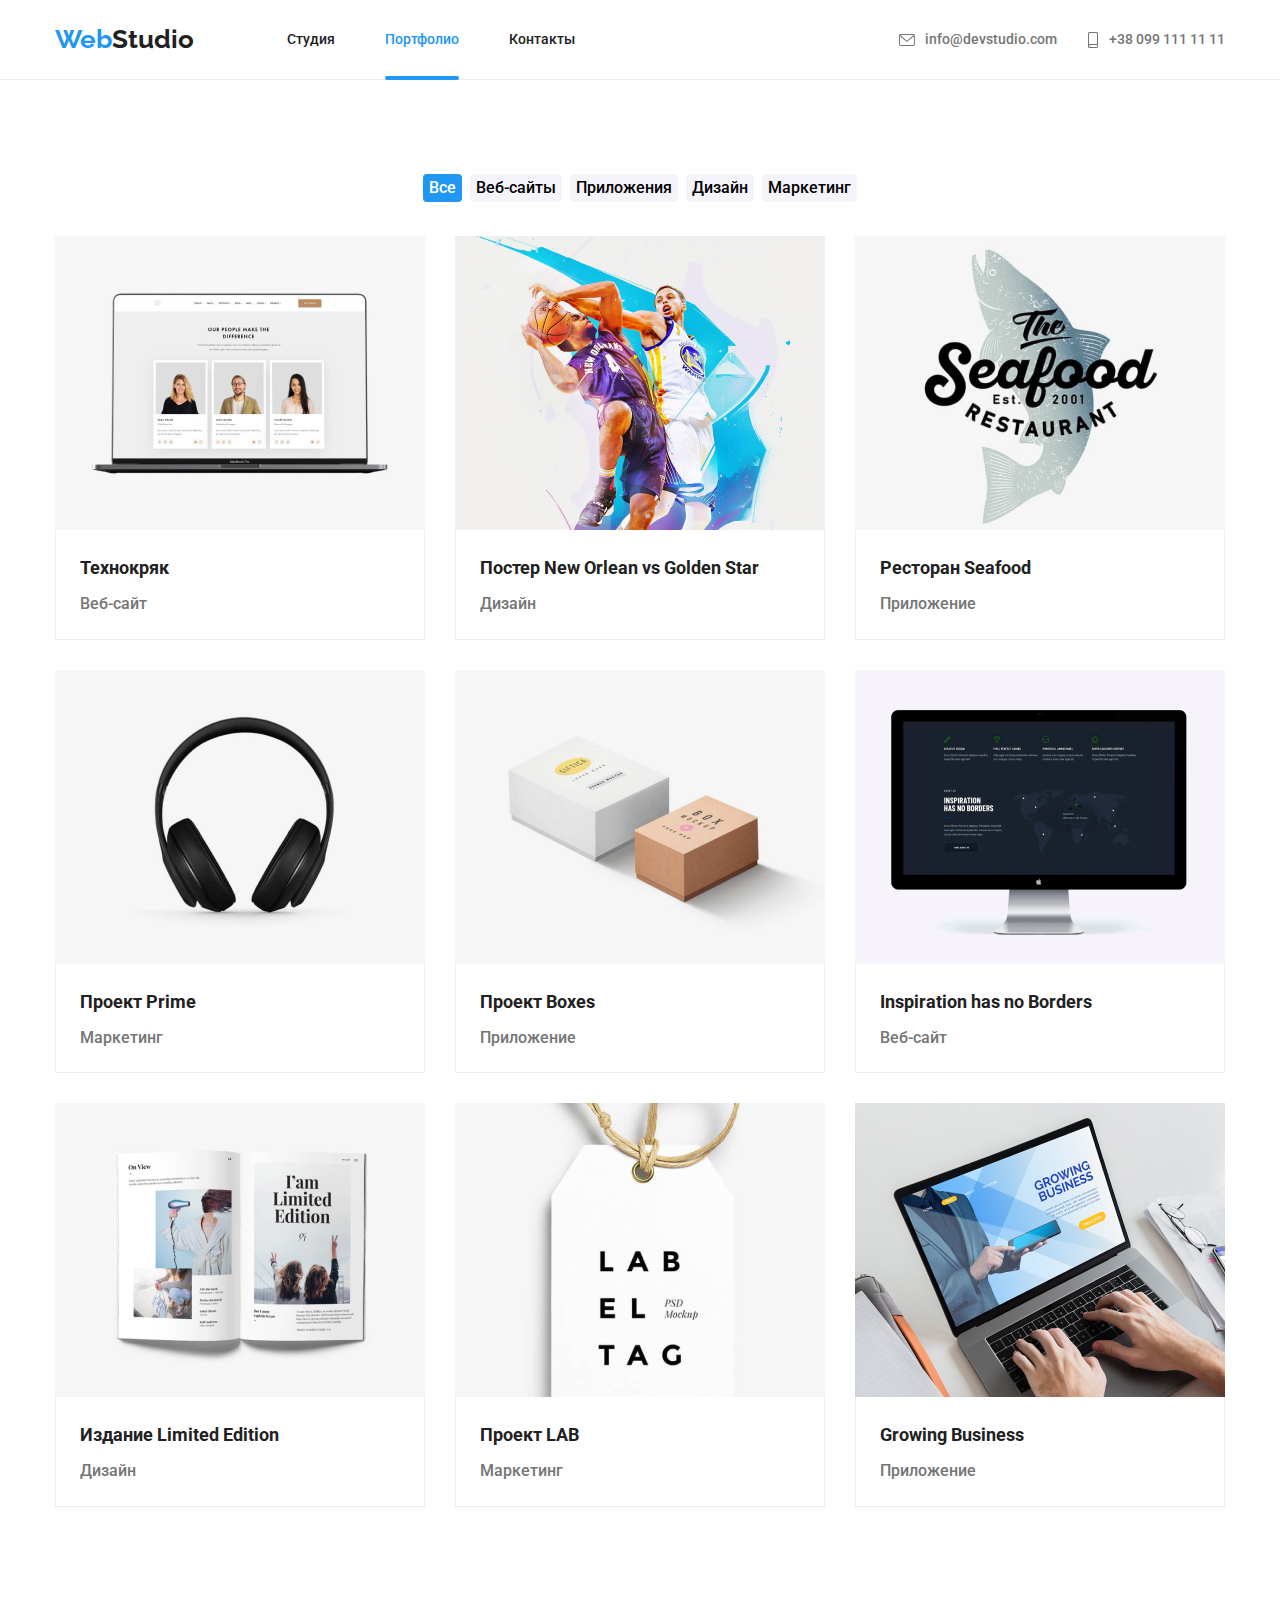
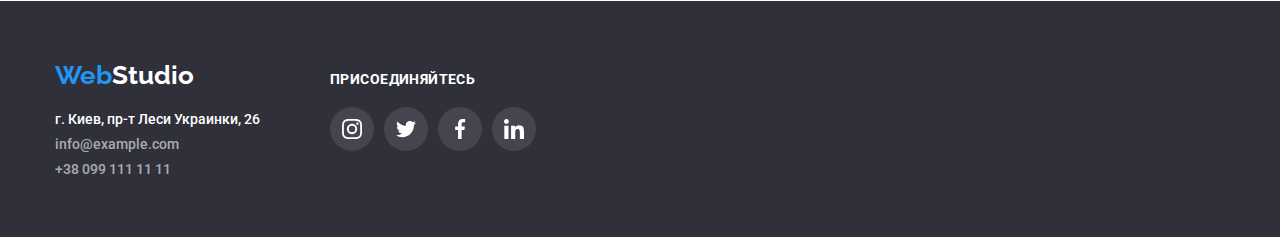
==== portfolio.html @ 9404400c "hw5" ====
<!DOCTYPE html>
<html lang="ru" lang="en">
    
    <head>
        <title>Portfolio</title>
        <meta charset="utf-8">
        <link rel="preconnect" href="https://fonts.googleapis.com">
        <link rel="preconnect" href="https://fonts.gstatic.com" crossorigin>
        <link href="https://fonts.googleapis.com/css2?family=Raleway:wght@700&family=Roboto:wght@400;500;700;900&display=swap"
            rel="stylesheet">
        <link rel="stylesheet" href="https://cdnjs.cloudflare.com/ajax/libs/modern-normalize/1.1.0/modern-normalize.min.css">
        <link rel="stylesheet" href="./css/styles.css">
    </head>
<body>
<header class="header">
    <div class="container header-container">
        <nav class="main-nav">
            <a href="index.html" class="header-logo"><span class="color-text">Web</span>Studio</a>
            <ul class="list-header">
                <li class="item"><a href="./index.html" class="link">Студия</a></li>
                <li class="item"><a href="./portfolio.html" class="link-active">Портфолио</a></li>
                <li class="item"><a href="" class="link">Контакты</a></li>
            </ul>
        </nav>
        <ul class="header-contacts">

            <li class="item">
                <a href="mailto:info@devstudio.com" class="contacts"><svg class="mail">
                        <use href="./images/symbol-defs.svg#icon-envelope"></use>
                    </svg>info@devstudio.com</a>
            </li>

            <li class="item">
                <a href="tel:+380991111111" class="contacts">
                    <svg class="phone">
                        <use href="./images/symbol-defs.svg#icon-smartphone"></use>
                    </svg>+38 099 111 11 11</a>
            </li>
        </ul>

    </div>
</header>
<main>
    <section class="main-portfolio">
    <div class="container">    
    
        <ul class="filter">
            <li><button type="button" class="filter-btn-active">Все</button></li>
            <li><button type="button" class="filter-btn">Веб-сайты</button></li>
            <li><button type="button" class="filter-btn">Приложения</button></li>
            <li><button type="button" class="filter-btn">Дизайн</button></li>
            <li><button type="button" class="filter-btn">Маркетинг</button></li>
        </ul>
    
        <ul class="product-card">
            <li>
                <div class="card-img">
                <img src="./images/img1.jpg" width="370" alt="Ноутбук">
                <div  class="card-overlay">
                <p>Технокряк это современная площадка распространения коронавируса. Компании используют эту
                    платформу для цифрового
                    шпионажа и атак на защищённые сервера конкурентов.</p>
                </div>
                </div>
                <div class="product-card-title">
                <h3>Технокряк</h3>
                <p>Веб-сайт</p>
                </div>
            </li>
            <li>
                <div class="card-img">
                <img src="./images/img2.jpg" width="370" alt="Баскетболисты">
                <div class="card-overlay">
                    <p>Технокряк это современная площадка распространения коронавируса. Компании используют эту
                        платформу для цифрового
                        шпионажа и атак на защищённые сервера конкурентов.</p>
                </div>
                </div>
                <div class="product-card-title">
                <h3>Постер New Orlean vs Golden Star</h3>
                <p>Дизайн</p></div>

            </li>
            <li><div class="card-img">
                <img src="./images/img3.jpg" width="370" alt="Рибный ресторан">
                <div class="card-overlay">
                    <p>Технокряк это современная площадка распространения коронавируса. Компании используют эту
                        платформу для цифрового
                        шпионажа и атак на защищённые сервера конкурентов.</p>
                </div>
                </div>
                <div class="product-card-title">
                <h3>Ресторан Seafood</h3>
                <p>Приложение</p></div>

            </li>
            <li><div class="card-img">
                <img src="./images/img4.jpg" width="370" alt="Наушники">
                <div class="card-overlay">
                    <p>Технокряк это современная площадка распространения коронавируса. Компании используют эту
                        платформу для цифрового
                        шпионажа и атак на защищённые сервера конкурентов.</p>
                </div>
                </div>
                <div class="product-card-title">
                <h3>Проект Prime</h3>
                <p>Маркетинг</p></div>

            </li>
            <li><div class="card-img">
                <img src="./images/img5.jpg" width="370" alt="Коробки">
                <div class="card-overlay">
                    <p>Технокряк это современная площадка распространения коронавируса. Компании используют эту
                        платформу для цифрового
                        шпионажа и атак на защищённые сервера конкурентов.</p>
                </div>
                </div>
                <div class="product-card-title">
                <h3>Проект Boxes</h3>
                <p>Приложение</p></div>

            </li>
            <li><div class="card-img">
                <img src="./images/img6.jpg" width="370" alt="Монитор Макбук">
                <div class="card-overlay">
                    <p>Технокряк это современная площадка распространения коронавируса. Компании используют эту
                        платформу для цифрового
                        шпионажа и атак на защищённые сервера конкурентов.</p>
                </div>
                </div>
                <div class="product-card-title">
                <h3>Inspiration has no Borders</h3>
                <p>Веб-сайт</p></div>

            </li>
            <li><div class="card-img">
                <img src="./images/img7.jpg" width="370" alt="Журнал">
                <div class="card-overlay">
                    <p>Технокряк это современная площадка распространения коронавируса. Компании используют эту
                        платформу для цифрового
                        шпионажа и атак на защищённые сервера конкурентов.</p>
                </div>
                </div>
                <div class="product-card-title">
                <h3>Издание Limited Edition</h3>
                <p>Дизайн</p></div>

            </li>
            <li><div class="card-img">
                <img src="./images/img8.jpg" width="370" alt="Бирка">
                <div class="card-overlay">
                    <p>Технокряк это современная площадка распространения коронавируса. Компании используют эту
                        платформу для цифрового
                        шпионажа и атак на защищённые сервера конкурентов.</p>
                </div>
                </div>
                <div class="product-card-title">
                <h3>Проект LAB</h3>
                <p>Маркетинг</p></div>

            </li>
            <li><div class="card-img">
                <img src="./images/img9.jpg" width="370" alt="Поиск на ноутбуке">
                <div class="card-overlay">
                    <p>Технокряк это современная площадка распространения коронавируса. Компании используют эту
                        платформу для цифрового
                        шпионажа и атак на защищённые сервера конкурентов.</p>
                </div>
                </div>
                <div class="product-card-title">
                <h3>Growing Business</h3>
                <p>Приложение</p></div>

            </li>
        </ul>
    </div>
    </section>
</main>
    <footer class="footer">
        <div class="container">
            <div class="footer-column">
                <a href="" class="footer-logo"><span class="color-text">Web</span>Studio</a>
                <address class="address">г. Киев, пр-т Леси Украинки, 26</address>
                <ul class="list-footer">
                    <li><a href="mailto:info@example.com" class="contacts-footer">info@example.com</a></li>
                    <li><a href="tel:+380991111111" class="contacts-footer">+38 099 111 11 11</a></li>
                </ul>
            </div>
            <div class="footer-column-social">
                <h4>ПРИСОЕДИНЯЙТЕСЬ</h4>
                <ul class="footer-social">
                    <li><a href="" class="footer-social-btn">
                            <svg class="footer-icon">
                                <use href="./images/symbol-defs.svg#icon-instagram-2"></use>
                            </svg>
                        </a></li>
                    <li><a href="" class="footer-social-btn">
                            <svg class="footer-icon">
                                <use href="./images/symbol-defs.svg#icon-twitter-1"></use>
                            </svg>
                        </a></li>
                    <li><a href="" class="footer-social-btn">
                            <svg class="footer-icon">
                                <use href="./images/symbol-defs.svg#icon-facebook-1"></use>
                            </svg>
                        </a></li>
                    <li><a href="" class="footer-social-btn">
                            <svg class="footer-icon">
                                <use href="./images/symbol-defs.svg#icon-linkedin-1"></use>
                            </svg>
                        </a></li>
                </ul>
            </div>
    </footer>
</body>
</html>
---- css/styles.css ----
/* цвет фона #fff */
/* цвет фона вторичный #2F303A */

/* цвет текста #212121 */
/* вторичный цвет текста #757575 */

/* цвет акцента #2196F3 */

:root {
  --primary-text-color: #212121;
  --secondary-text-color: #757575;

  --background-color: #fff;
  --secondary-background-color: #2f303a;
  --third-background-color: #f5f4fa;
  --footer-contacts-color: rgba(255, 255, 255, 0.6);
  --accent-color: #2196f3;
  --border-header: #ececec;
}

body {
  font-size: 14px;
  background-color: var(--background-color);
  color: var(--secondary-text-color);
  font-family: Roboto, sans-serif;
  font-weight: 500;
  margin: 0;
}

/* Убрать точки со списков */
.list,
.list-footer,
.list-header,
.header-contacts,
.filter,
.product-card {
  list-style: none;
}

/* Лого сайта */
.header-logo {
  color: var(--primary-text-color);
  font-family: Raleway;
  font-weight: bold;
  font-size: 26px;
  text-decoration: none;
  margin-right: 93px;
}

.color-text {
  color: var(--accent-color);
}

/* Меню шапки */
.header {
  font-style: normal;
  font-weight: 500;
  padding-top: 24px;
  padding-bottom: 24px;
  margin-right: auto;
  margin-left: auto;
  font-size: 14px;
  line-height: 1.2;
  color: var(--accent-color);
  border-bottom: 1px solid var(--border-header);
}
.header-container {
  display: flex;
}

.main-nav {
  display: flex;
  align-items: center;
}
.list-header {
  display: flex;
  align-items: center;
  margin-top: 0;
  margin-bottom: 0;
  padding-left: 0;
  text-decoration: none;
  border-bottom: blue;
}

.list-header li:not(:last-child) {
  margin-right: 50px;
}
.header-contacts li:not(:last-child) {
  margin-right: 30px;
}

.header-contacts {
  display: flex;
  align-items: center;
  padding-left: 0;
  margin-top: 0;
  margin-bottom: 0;
  margin-left: auto;
}
.contacts {
  display: flex;
  align-items: center;
}
.mail {
  margin-right: 10px;
  padding: 0;
  border: none;
  cursor: pointer;
  width: 16px;
  height: 12px;
  fill: var(--secondary-text-color);
}

.phone {
  margin-right: 10px;
  padding: 0;
  border: none;
  cursor: pointer;
  width: 12px;
  height: 16px;
  fill: var(--secondary-text-color);
}

.link {
  text-decoration: none;
  font-weight: 500;
  color: var(--primary-text-color);
}
.link-active {
  color: var(--accent-color);
  text-decoration: none;
  font-weight: 500;
  position: relative;
  padding-top: 32px;
  padding-bottom: 32px;
}
.link-active::after {
  content: "";
  display: block;
  width: 100%;
  height: 4px;
  background-color: #2196f3;
  position: absolute;
  left: 0;
  bottom: -1px;
  border-radius: 2px;
}

.link:visited {
  color: var(--primary-text-color);
}
.link:hover,
.link:focus {
  color: var(--accent-color);
}
.contacts {
  color: var(--secondary-text-color);
  text-decoration: none;
}
.contacts:hover,
.contacts:focus,
.contacts:hover .mail,
.contacts:hover .phone,
.contacts:focus .mail,
.contacts:focus .phone {
  color: var(--accent-color);
  fill: var(--accent-color);
}

/* Главный экран */
.container {
  width: 1200px;
  padding: 0px 15px;
  margin: 0px auto;
  position: relative;
}

.hero-screen {
  background: var(--secondary-background-color);
  max-width: 1600px;
  margin-right: auto;
  margin-left: auto;
  padding-top: 200px;
  padding-bottom: 200px;
  background-image: linear-gradient(
      to right,
      rgba(47, 48, 58, 0.4),
      rgba(47, 48, 58, 0.4)
    ),
    url("../images/bg.jpg");
  background-repeat: no-repeat;
}
.title-primary {
  color: var(--background-color);
  font-size: 44px;
  line-height: 60px;
  font-weight: 900;
  text-align: center;
  text-transform: uppercase;
  letter-spacing: 0.06em;
  margin-top: 0px;
  margin-bottom: 30px;
}
.hero-screen-btn {
  display: block;
  margin: 0 auto;
  font: bold 16px/1.8 Roboto, sans-serif;
  color: var(--background-color);
  background: var(--accent-color);
  box-shadow: 0px 4px 4px rgba(0, 0, 0, 0.15);
  border-radius: 4px;
  cursor: pointer;
  min-width: 200px;
  min-height: 50px;
  padding: 10px 32px;
  border-color: var(--accent-color);
  letter-spacing: 0.06em;
  border: none;
}

/* Наши плюсы */
.picture-features {
  display: flex;
  justify-content: center;
  align-items: center;
  height: 120px;
  background-color: #f5f4fa;
}
.icon-features {
  width: 70px;
  height: 70px;
}
.features {
  padding-top: 94px;
}
.list-features {
  display: flex;
  margin-top: 0;
  margin-bottom: 0;
  margin-right: auto;
  margin-left: auto;
  list-style: none;
  padding-left: 0;
}

.list-features li:not(:last-child) {
  margin-right: 30px;
}
.list-features li {
  width: 270px;
}
.features h3 {
  font-weight: bold;
  font-size: 14px;
  text-transform: uppercase;
  color: var(--primary-text-color);
}
.features p {
  font-size: 14px;
  font-weight: normal;
  line-height: 1.7;
}
/* Чем мы занимаемся + повторяющиеся заголовки */
.title-secondary {
  font-weight: bold;
  font-size: 36px;
  color: var(--primary-text-color);
  text-align: center;
  margin-top: 0;
  margin-bottom: 50px;
}
.tasks {
  padding-top: 94px;
  padding-bottom: 94px;
}
.tasks > .container > .tasks-list {
  display: flex;
  padding-left: 0px;
  justify-content: space-around;
  margin-top: 0;
  margin-bottom: 0;
  list-style: none;
}
.tasks-image:not(:last-child) {
  margin-right: 30px;
}
.tasks-image {
  position: relative;
  width: 370px;
  height: 294px;
}

.tasks-cover-text {
  position: absolute;
  display: flex;
  justify-content: center;
  align-items: center;
  bottom: 0;
  overflow: hidden;
  width: 370px;
  height: 70px;
  background-color: rgba(47, 48, 58, 0.8);
}

.tasks-cover-text span {
  font-style: normal;
  font-weight: bold;
  font-size: 14px;
  line-height: 16px;

  letter-spacing: 0.03em;
  text-transform: uppercase;
  color: #fff;
}
/* Наша команда */
.team {
  margin-right: auto;
  margin-left: auto;
  padding-top: 94px;
  padding-bottom: 94px;
}

.title-secondary-team {
  font-weight: bold;
  font-size: 36px;
  color: var(--primary-text-color);
  text-align: center;
  margin-top: 0px;
  margin-bottom: 0px;
  margin-bottom: 50px;
}
.team {
  background: var(--third-background-color);
}
.list-team {
  display: flex;
  padding-left: 0;
  margin-top: 0px;
  margin-bottom: 0px;
  list-style: none;
}
.team-human {
  background-color: var(--background-color);
  box-shadow: 0px 1px 3px rgba(0, 0, 0, 0.12), 0px 1px 1px rgba(0, 0, 0, 0.14),
    0px 2px 1px rgba(0, 0, 0, 0.2);
  border-radius: 0px 0px 4px 4px;
}
.team-human:not(:last-child) {
  margin-right: 30px;
}
.team h3 {
  font-weight: 500;
  font-size: 16px;
  color: var(--primary-text-color);
  text-align: center;
  margin-top: 0;
  margin-bottom: 10px;
}
.team p {
  font-size: 16px;
  line-height: 1.2;
  font-weight: normal;
  text-align: center;
  margin-top: 0;
  margin-bottom: 16px;
}
.team-social-list:not(:last-child) {
  margin-right: 10px;
}
.social-links {
  display: flex;
  justify-content: center;
  list-style: none;
  padding-left: 0;
}
.team-link-btn {
  background-color: #fff;
  cursor: pointer;
  border-radius: 50%;
  display: flex;
  justify-content: center;
  align-items: center;
  border: none;
  width: 44px;
  height: 44px;
}
.team-link-btn:hover,
.team-link-btn:hover .team-link,
.team-link-btn:focus,
.team-link-btn:focus .team-link {
  background-color: var(--accent-color);
  fill: var(--background-color);
}
.team-link {
  width: 20px;
  height: 20px;
  fill: #afb1b8;
}

.team-employee {
  padding: 30px 32px;
}
/* Постоянные клиенты */
.clients {
  padding-top: 94px;
  padding-bottom: 94px;
}
.title-clients {
  font-weight: bold;
  font-size: 36px;
  color: var(--primary-text-color);
  text-align: center;
  margin-top: 0;
  margin-bottom: 50px;
}
.clients-container {
  margin: 0;
  display: flex;
  padding-left: 0;
  list-style: none;
}
.clients-btn {
  border: solid 1px #afb1b8;
  padding: 0;
  background-color: #fff;
  width: 170px;
  height: 92px;
  display: flex;
  justify-content: center;
  align-items: center;
  cursor: pointer;
  ill: #afb1b8;
}
.clients-btn:hover,
.clients-btn:focus {
  border: solid 1px var(--accent-color);
}
.clients-btn:hover .icon-clients,
.clients-btn:focus .icon-clients {
  fill: var(--accent-color);
}

.clients-container li:not(:last-child) {
  margin-right: 30px;
}
.icon-clients {
  fill: #afb1b8;
  width: 106px;
  height: 60px;
}

/* Футер */
.footer {
  background: var(--secondary-background-color);
  font-size: 14px;
  margin-right: auto;
  margin-left: auto;
  display: flex;
  flex-direction: column;
  padding-top: 60px;
  padding-bottom: 60px;
}
.footer-logo {
  color: var(--background-color);
  font-family: Raleway;
  font-weight: bold;
  font-size: 26px;
  text-decoration: none;
}
.footer-contacts a {
  color: var(--footer-contacts-color);
}
.address {
  color: var(--background-color);
  font-style: normal;
  margin-bottom: 9px;
  margin-top: 20px;
}

.contacts-footer {
  color: var(--footer-contacts-color);
  text-decoration: none;
}
.contacts-footer:hover,
.contacts-footer:focus {
  color: var(--accent-color);
}
.list-footer {
  padding-left: 0px;
  margin-bottom: 0;
  margin-top: 0px;
}
.footer-social li {
  list-style: none;
}
.list-footer li:not(:last-child) {
  margin-bottom: 9px;
}
.footer .container {
  display: flex;
  align-items: baseline;
}
.footer-column-social {
  margin-left: 70px;
}
.footer-social-btn {
  background-color: rgba(255, 255, 255, 0.1);
  cursor: pointer;
  border-radius: 50%;
  display: flex;
  justify-content: center;
  align-items: center;
  border: none;
  width: 44px;
  height: 44px;
}
.footer-social-btn:hover,
.footer-social-btn:focus {
  background-color: var(--accent-color);
}
.footer-icon {
  width: 20px;
  height: 20px;
  fill: #fff;
}
.footer-column-social h4 {
  font-style: normal;
  font-weight: bold;
  font-size: 14px;
  line-height: 16px;
  letter-spacing: 0.03em;
  text-transform: uppercase;
  color: #ffffff;
  margin-top: 0;
  margin-bottom: 20px;
}
.footer-social {
  display: flex;
  flex-direction: row;
  padding-left: 0;
  margin: 0;
}
.footer-social li:not(:last-child) {
  margin-right: 10px;
}
/*Portfolio*/
.main-portfolio {
  padding-top: 94px;
  padding-bottom: 94px;

  margin-left: auto;
  margin-right: auto;
}

/* Фильтр меню */
.filter {
  display: flex;
  justify-content: center;
  padding-left: 0;
  margin-bottom: 34px;
  margin-top: 0;
}
.filter li:not(:last-child) {
  margin-right: 8px;
}

.filter-btn-active {
  font-weight: 500;
  font-size: 16px;
  line-height: 1.6;
  background: var(--accent-color);
  color: var(--background-color);
  border-radius: 4px;
  cursor: pointer;
  border: none;
}
.filter-btn-active:hover,
.filter-btn-active:focus {
  background: var(--accent-color);
  color: var(--background-color);
  box-shadow: 0px 3px 1px rgba(0, 0, 0, 0.1), 0px 1px 2px rgba(0, 0, 0, 0.08),
    0px 2px 2px rgba(0, 0, 0, 0.12);
  border-radius: 4px;
}
.filter-btn {
  font-weight: 500;
  font-size: 16px;
  line-height: 1.6;
  background: var(--third-background-color);
  cursor: pointer;
  border-radius: 4px;
  border: none;
}
.filter-btn:hover,
.filter-btn:focus {
  background: var(--accent-color);
  color: var(--background-color);
  box-shadow: 0px 3px 1px rgba(0, 0, 0, 0.1), 0px 1px 2px rgba(0, 0, 0, 0.08),
    0px 2px 2px rgba(0, 0, 0, 0.12);
}
/* Карточки "товаров" */
.product-card h3 {
  font-weight: bold;
  font-size: 18px;
  line-height: 2;
  color: var(--primary-text-color);
  margin-top: 0px;
  margin-bottom: 0px;
  padding-bottom: 4px;
}
.product-card p {
  font-size: 16px;
  line-height: 1.8;
  margin-top: 0px;
  margin-bottom: 0px;
}

.product-card {
  padding-left: 0px;
  display: flex;
  flex-wrap: wrap;
  justify-content: center;
  margin-top: -30px;
  margin-left: -30px;
  margin-bottom: 0;
}

.product-card li {
  margin-top: 30px;
  margin-left: 30px;
  cursor: pointer;
}
.product-card li:hover,
.product-card li:focus {
  box-shadow: 0px 4px 4px rgba(0, 0, 0, 0.15);
}

.product-card-title {
  border-right: 1px solid #eeeeee;
  border-left: 1px solid #eeeeee;
  border-bottom: 1px solid #eeeeee;
  padding: 20px 24px;
}

.product-card img {
  display: block;
  max-width: 100%;
}

.card-img {
  position: relative;
  overflow: hidden;
}
.card-overlay {
  content: "";
  display: flex;
  align-items: center;
  position: absolute;
  opacity: 0;
  width: 100%;
  height: 100%;
  background-color: #2196f3e5;
  transform: translateY(100%);
  top: 0;
  left: 0;
}
.card-overlay p {
  width: 322px;
  height: 168px;
  margin-left: auto;
  margin-right: auto;
  font-style: normal;
  font-weight: normal;
  font-size: 18px;
  line-height: 28px;
  text-align: left;
  letter-spacing: 0.03em;
  color: #fff;
}

.product-card li:hover .card-overlay,
.product-card li:focus .card-overlay {
  opacity: 1;
  transform: translateY(0);
  transition: transform 250ms cubic-bezier(0.4, 0, 0.2, 1);
}

.backdrop {
  position: fixed;
  top: 0;
  left: 0;
  width: 100%;
  height: 100%;
  background-color: #00000033;

  opacity: 1;
  transition: opacity 250ms cubic-bezier(0.4, 0, 0.2, 1);
}
.backdrop.is-hidden {
  opacity: 0;
  pointer-events: none;
}
.backdrop.is-hidden.modal {
  transform: translate(-50%, -50%) scale(0.7);
}
.modal {
  position: absolute;
  top: 50%;
  left: 50%;
  transform: translate(-50%, -50%) scale(1);
  transition: transform 250ms cubic-bezier(0.4, 0, 0.2, 1);
  width: 528px;
  height: 581px;
  background-color: #fff;
}
.btn-modal-close {
  width: 12px;
  height: 12px;
  cursor: pointer;
}
.btn-close {
  position: absolute;
  top: 8px;
  right: 8px;
  border: 1px solid rgba(0, 0, 0, 0.1);
  border-radius: 100%;
  background-color: #fff;
  padding: 10;
  margin: 0;
}
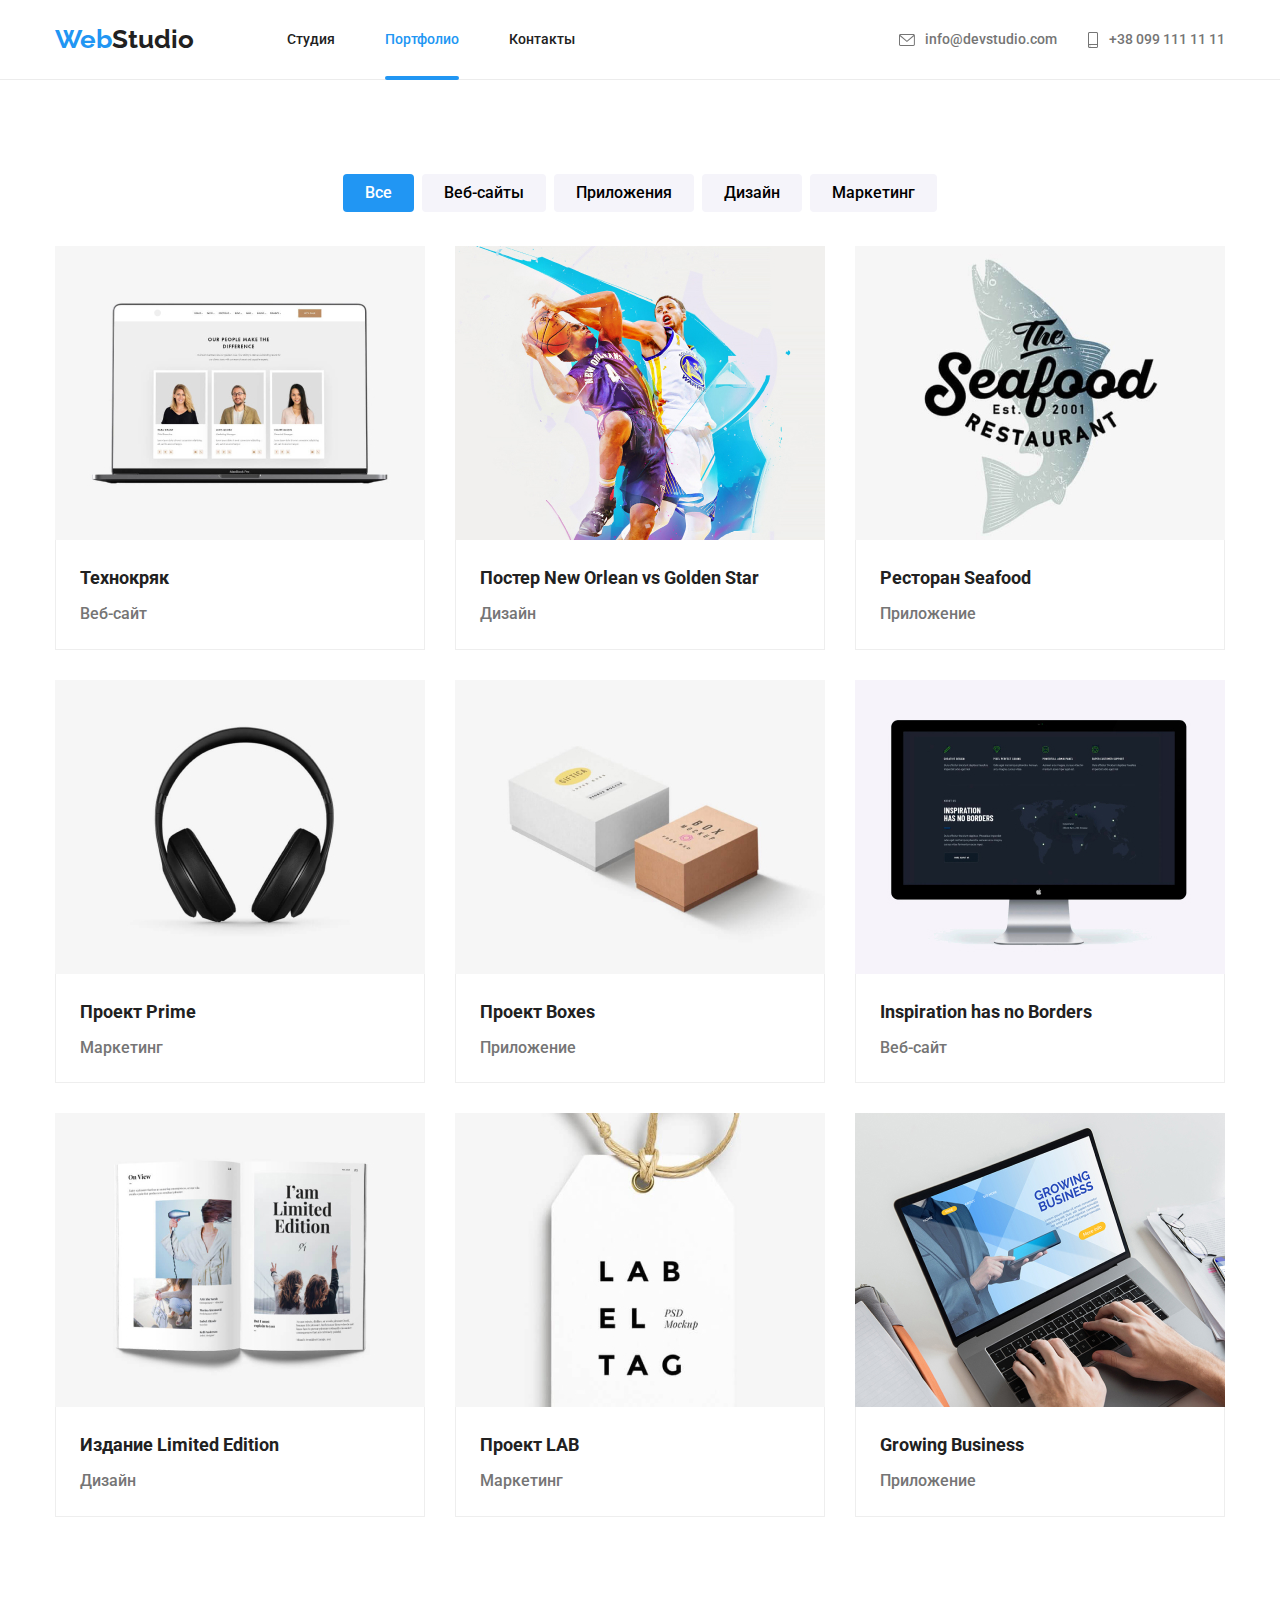
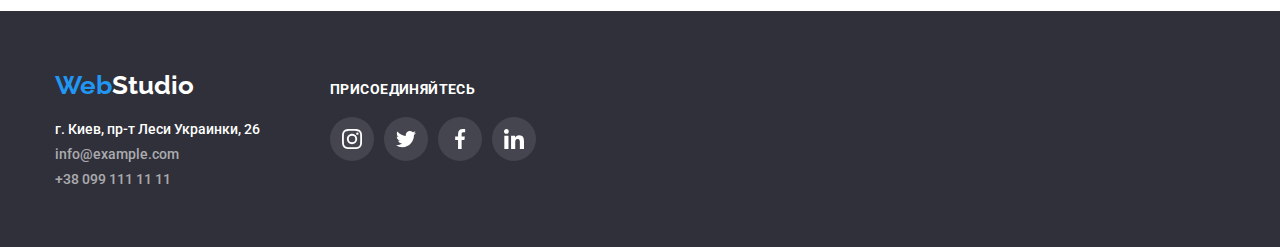
==== commit ac31fbc2: "hw5" ====
--- a/portfolio.html
+++ b/portfolio.html
@@ -53,7 +53,7 @@
         </ul>
     
         <ul class="product-card">
-            <li>
+            <li><a class="card-link" href="#">
                 <div class="card-img">
                 <img src="./images/img1.jpg" width="370" alt="Ноутбук">
                 <div  class="card-overlay">
@@ -65,9 +65,9 @@
                 <div class="product-card-title">
                 <h3>Технокряк</h3>
                 <p>Веб-сайт</p>
-                </div>
-            </li>
-            <li>
+                </div></a>
+            </li>
+            <li><a class="card-link" href="#">
                 <div class="card-img">
                 <img src="./images/img2.jpg" width="370" alt="Баскетболисты">
                 <div class="card-overlay">
@@ -78,10 +78,11 @@
                 </div>
                 <div class="product-card-title">
                 <h3>Постер New Orlean vs Golden Star</h3>
-                <p>Дизайн</p></div>
-
-            </li>
-            <li><div class="card-img">
+                <p>Дизайн</p></div></a>
+
+            </li>
+            <li><a class="card-link" href="#">
+                <div class="card-img">
                 <img src="./images/img3.jpg" width="370" alt="Рибный ресторан">
                 <div class="card-overlay">
                     <p>Технокряк это современная площадка распространения коронавируса. Компании используют эту
@@ -91,10 +92,11 @@
                 </div>
                 <div class="product-card-title">
                 <h3>Ресторан Seafood</h3>
-                <p>Приложение</p></div>
-
-            </li>
-            <li><div class="card-img">
+                <p>Приложение</p></div></a>
+
+            </li>
+            <li><a class="card-link" href="#">
+                <div class="card-img">
                 <img src="./images/img4.jpg" width="370" alt="Наушники">
                 <div class="card-overlay">
                     <p>Технокряк это современная площадка распространения коронавируса. Компании используют эту
@@ -104,10 +106,11 @@
                 </div>
                 <div class="product-card-title">
                 <h3>Проект Prime</h3>
-                <p>Маркетинг</p></div>
-
-            </li>
-            <li><div class="card-img">
+                <p>Маркетинг</p></div></a>
+
+            </li>
+            <li><a class="card-link" href="#">
+                <div class="card-img">
                 <img src="./images/img5.jpg" width="370" alt="Коробки">
                 <div class="card-overlay">
                     <p>Технокряк это современная площадка распространения коронавируса. Компании используют эту
@@ -117,10 +120,11 @@
                 </div>
                 <div class="product-card-title">
                 <h3>Проект Boxes</h3>
-                <p>Приложение</p></div>
-
-            </li>
-            <li><div class="card-img">
+                <p>Приложение</p></div></a>
+
+            </li>
+            <li><a class="card-link" href="#">
+                <div class="card-img">
                 <img src="./images/img6.jpg" width="370" alt="Монитор Макбук">
                 <div class="card-overlay">
                     <p>Технокряк это современная площадка распространения коронавируса. Компании используют эту
@@ -130,10 +134,11 @@
                 </div>
                 <div class="product-card-title">
                 <h3>Inspiration has no Borders</h3>
-                <p>Веб-сайт</p></div>
-
-            </li>
-            <li><div class="card-img">
+                <p>Веб-сайт</p></div></a>
+
+            </li>
+            <li><a class="card-link" href="#">
+                <div class="card-img">
                 <img src="./images/img7.jpg" width="370" alt="Журнал">
                 <div class="card-overlay">
                     <p>Технокряк это современная площадка распространения коронавируса. Компании используют эту
@@ -143,10 +148,11 @@
                 </div>
                 <div class="product-card-title">
                 <h3>Издание Limited Edition</h3>
-                <p>Дизайн</p></div>
-
-            </li>
-            <li><div class="card-img">
+                <p>Дизайн</p></div></a>
+
+            </li>
+            <li><a class="card-link" href="#">
+                <div class="card-img">
                 <img src="./images/img8.jpg" width="370" alt="Бирка">
                 <div class="card-overlay">
                     <p>Технокряк это современная площадка распространения коронавируса. Компании используют эту
@@ -156,10 +162,11 @@
                 </div>
                 <div class="product-card-title">
                 <h3>Проект LAB</h3>
-                <p>Маркетинг</p></div>
-
-            </li>
-            <li><div class="card-img">
+                <p>Маркетинг</p></div></a>
+
+            </li>
+            <li><a class="card-link" href="#">
+                <div class="card-img">
                 <img src="./images/img9.jpg" width="370" alt="Поиск на ноутбуке">
                 <div class="card-overlay">
                     <p>Технокряк это современная площадка распространения коронавируса. Компании используют эту
@@ -169,7 +176,7 @@
                 </div>
                 <div class="product-card-title">
                 <h3>Growing Business</h3>
-                <p>Приложение</p></div>
+                <p>Приложение</p></div></a>
 
             </li>
         </ul>
--- a/css/styles.css
+++ b/css/styles.css
@@ -109,6 +109,7 @@
   width: 16px;
   height: 12px;
   fill: var(--secondary-text-color);
+  transition: fill 250ms cubic-bezier(0.4, 0, 0.2, 1);
 }
 
 .phone {
@@ -119,12 +120,14 @@
   width: 12px;
   height: 16px;
   fill: var(--secondary-text-color);
+  transition: fill 250ms cubic-bezier(0.4, 0, 0.2, 1);
 }
 
 .link {
   text-decoration: none;
   font-weight: 500;
   color: var(--primary-text-color);
+  transition: color 250ms cubic-bezier(0.4, 0, 0.2, 1);
 }
 .link-active {
   color: var(--accent-color);
@@ -152,11 +155,13 @@
 .link:hover,
 .link:focus {
   color: var(--accent-color);
+  transition: color 250ms cubic-bezier(0.4, 0, 0.2, 1);
 }
 .contacts {
   color: var(--secondary-text-color);
   text-decoration: none;
 }
+
 .contacts:hover,
 .contacts:focus,
 .contacts:hover .mail,
@@ -165,6 +170,8 @@
 .contacts:focus .phone {
   color: var(--accent-color);
   fill: var(--accent-color);
+  transition: color 250ms cubic-bezier(0.4, 0, 0.2, 1),
+    fill 250ms cubic-bezier(0.4, 0, 0.2, 1);
 }
 
 /* Главный экран */
@@ -383,6 +390,7 @@
   border: none;
   width: 44px;
   height: 44px;
+  transition: background-color 250ms cubic-bezier(0.4, 0, 0.2, 1);
 }
 .team-link-btn:hover,
 .team-link-btn:hover .team-link,
@@ -390,11 +398,14 @@
 .team-link-btn:focus .team-link {
   background-color: var(--accent-color);
   fill: var(--background-color);
+  transition: background-color 250ms cubic-bezier(0.4, 0, 0.2, 1),
+    fill 250ms cubic-bezier(0.4, 0, 0.2, 1);
 }
 .team-link {
   width: 20px;
   height: 20px;
   fill: #afb1b8;
+  transition: fill 250ms cubic-bezier(0.4, 0, 0.2, 1);
 }
 
 .team-employee {
@@ -429,15 +440,19 @@
   justify-content: center;
   align-items: center;
   cursor: pointer;
-  ill: #afb1b8;
+  fill: #afb1b8;
+  transition: fill 250ms cubic-bezier(0.4, 0, 0.2, 1),
+    border 250ms cubic-bezier(0.4, 0, 0.2, 1);
 }
 .clients-btn:hover,
 .clients-btn:focus {
   border: solid 1px var(--accent-color);
+  transition: border 250ms cubic-bezier(0.4, 0, 0.2, 1);
 }
 .clients-btn:hover .icon-clients,
 .clients-btn:focus .icon-clients {
   fill: var(--accent-color);
+  transition: fill 250ms cubic-bezier(0.4, 0, 0.2, 1);
 }
 
 .clients-container li:not(:last-child) {
@@ -480,10 +495,12 @@
 .contacts-footer {
   color: var(--footer-contacts-color);
   text-decoration: none;
+  transition: color 250ms cubic-bezier(0.4, 0, 0.2, 1);
 }
 .contacts-footer:hover,
 .contacts-footer:focus {
   color: var(--accent-color);
+  transition: color 250ms cubic-bezier(0.4, 0, 0.2, 1);
 }
 .list-footer {
   padding-left: 0px;
@@ -513,10 +530,12 @@
   border: none;
   width: 44px;
   height: 44px;
+  transition: background-color 250ms cubic-bezier(0.4, 0, 0.2, 1);
 }
 .footer-social-btn:hover,
 .footer-social-btn:focus {
   background-color: var(--accent-color);
+  transition: background-color 250ms cubic-bezier(0.4, 0, 0.2, 1);
 }
 .footer-icon {
   width: 20px;
@@ -565,6 +584,7 @@
 }
 
 .filter-btn-active {
+  padding: 6px 22px;
   font-weight: 500;
   font-size: 16px;
   line-height: 1.6;
@@ -581,8 +601,12 @@
   box-shadow: 0px 3px 1px rgba(0, 0, 0, 0.1), 0px 1px 2px rgba(0, 0, 0, 0.08),
     0px 2px 2px rgba(0, 0, 0, 0.12);
   border-radius: 4px;
+  transition: background 250ms cubic-bezier(0.4, 0, 0.2, 1),
+    color 250ms cubic-bezier(0.4, 0, 0.2, 1),
+    box-shadow 250ms cubic-bezier(0.4, 0, 0.2, 1);
 }
 .filter-btn {
+  padding: 6px 22px;
   font-weight: 500;
   font-size: 16px;
   line-height: 1.6;
@@ -590,6 +614,9 @@
   cursor: pointer;
   border-radius: 4px;
   border: none;
+  transition: background 250ms cubic-bezier(0.4, 0, 0.2, 1),
+    color 250ms cubic-bezier(0.4, 0, 0.2, 1),
+    box-shadow 250ms cubic-bezier(0.4, 0, 0.2, 1);
 }
 .filter-btn:hover,
 .filter-btn:focus {
@@ -597,6 +624,9 @@
   color: var(--background-color);
   box-shadow: 0px 3px 1px rgba(0, 0, 0, 0.1), 0px 1px 2px rgba(0, 0, 0, 0.08),
     0px 2px 2px rgba(0, 0, 0, 0.12);
+  transition: background 250ms cubic-bezier(0.4, 0, 0.2, 1),
+    color 250ms cubic-bezier(0.4, 0, 0.2, 1),
+    box-shadow 250ms cubic-bezier(0.4, 0, 0.2, 1);
 }
 /* Карточки "товаров" */
 .product-card h3 {
@@ -613,6 +643,7 @@
   line-height: 1.8;
   margin-top: 0px;
   margin-bottom: 0px;
+  color: #757575;
 }
 
 .product-card {
@@ -630,9 +661,10 @@
   margin-left: 30px;
   cursor: pointer;
 }
-.product-card li:hover,
-.product-card li:focus {
-  box-shadow: 0px 4px 4px rgba(0, 0, 0, 0.15);
+
+.card-link {
+  text-decoration: none;
+  display: block;
 }
 
 .product-card-title {
@@ -656,13 +688,14 @@
   display: flex;
   align-items: center;
   position: absolute;
-  opacity: 0;
+  opacity: 1;
   width: 100%;
   height: 100%;
   background-color: #2196f3e5;
   transform: translateY(100%);
   top: 0;
   left: 0;
+  transition: transform 250ms cubic-bezier(0.4, 0, 0.2, 1);
 }
 .card-overlay p {
   width: 322px;
@@ -677,9 +710,15 @@
   letter-spacing: 0.03em;
   color: #fff;
 }
-
-.product-card li:hover .card-overlay,
-.product-card li:focus .card-overlay {
+.card-link:hover,
+.card-link:focus {
+  box-shadow: 0px 1px 1px rgba(0, 0, 0, 0.12), 0px 4px 4px rgba(0, 0, 0, 0.06),
+    1px 4px 6px rgba(0, 0, 0, 0.16);
+  transition: box-shadow 250ms cubic-bezier(0.4, 0, 0.2, 1);
+}
+
+.card-link:hover .card-overlay,
+.card-link:focus .card-overlay {
   opacity: 1;
   transform: translateY(0);
   transition: transform 250ms cubic-bezier(0.4, 0, 0.2, 1);
@@ -692,13 +731,14 @@
   width: 100%;
   height: 100%;
   background-color: #00000033;
-
   opacity: 1;
-  transition: opacity 250ms cubic-bezier(0.4, 0, 0.2, 1);
+  transition: opacity 250ms cubic-bezier(0.4, 0, 0.2, 1),
+    visibility 250ms cubic-bezier(0.4, 0, 0.2, 1);
 }
 .backdrop.is-hidden {
   opacity: 0;
   pointer-events: none;
+  visibility: hidden;
 }
 .backdrop.is-hidden.modal {
   transform: translate(-50%, -50%) scale(0.7);
@@ -719,11 +759,13 @@
   cursor: pointer;
 }
 .btn-close {
+  width: 30px;
+  height: 30px;
   position: absolute;
   top: 8px;
   right: 8px;
   border: 1px solid rgba(0, 0, 0, 0.1);
-  border-radius: 100%;
+  border-radius: 50%;
   background-color: #fff;
   padding: 10;
   margin: 0;
